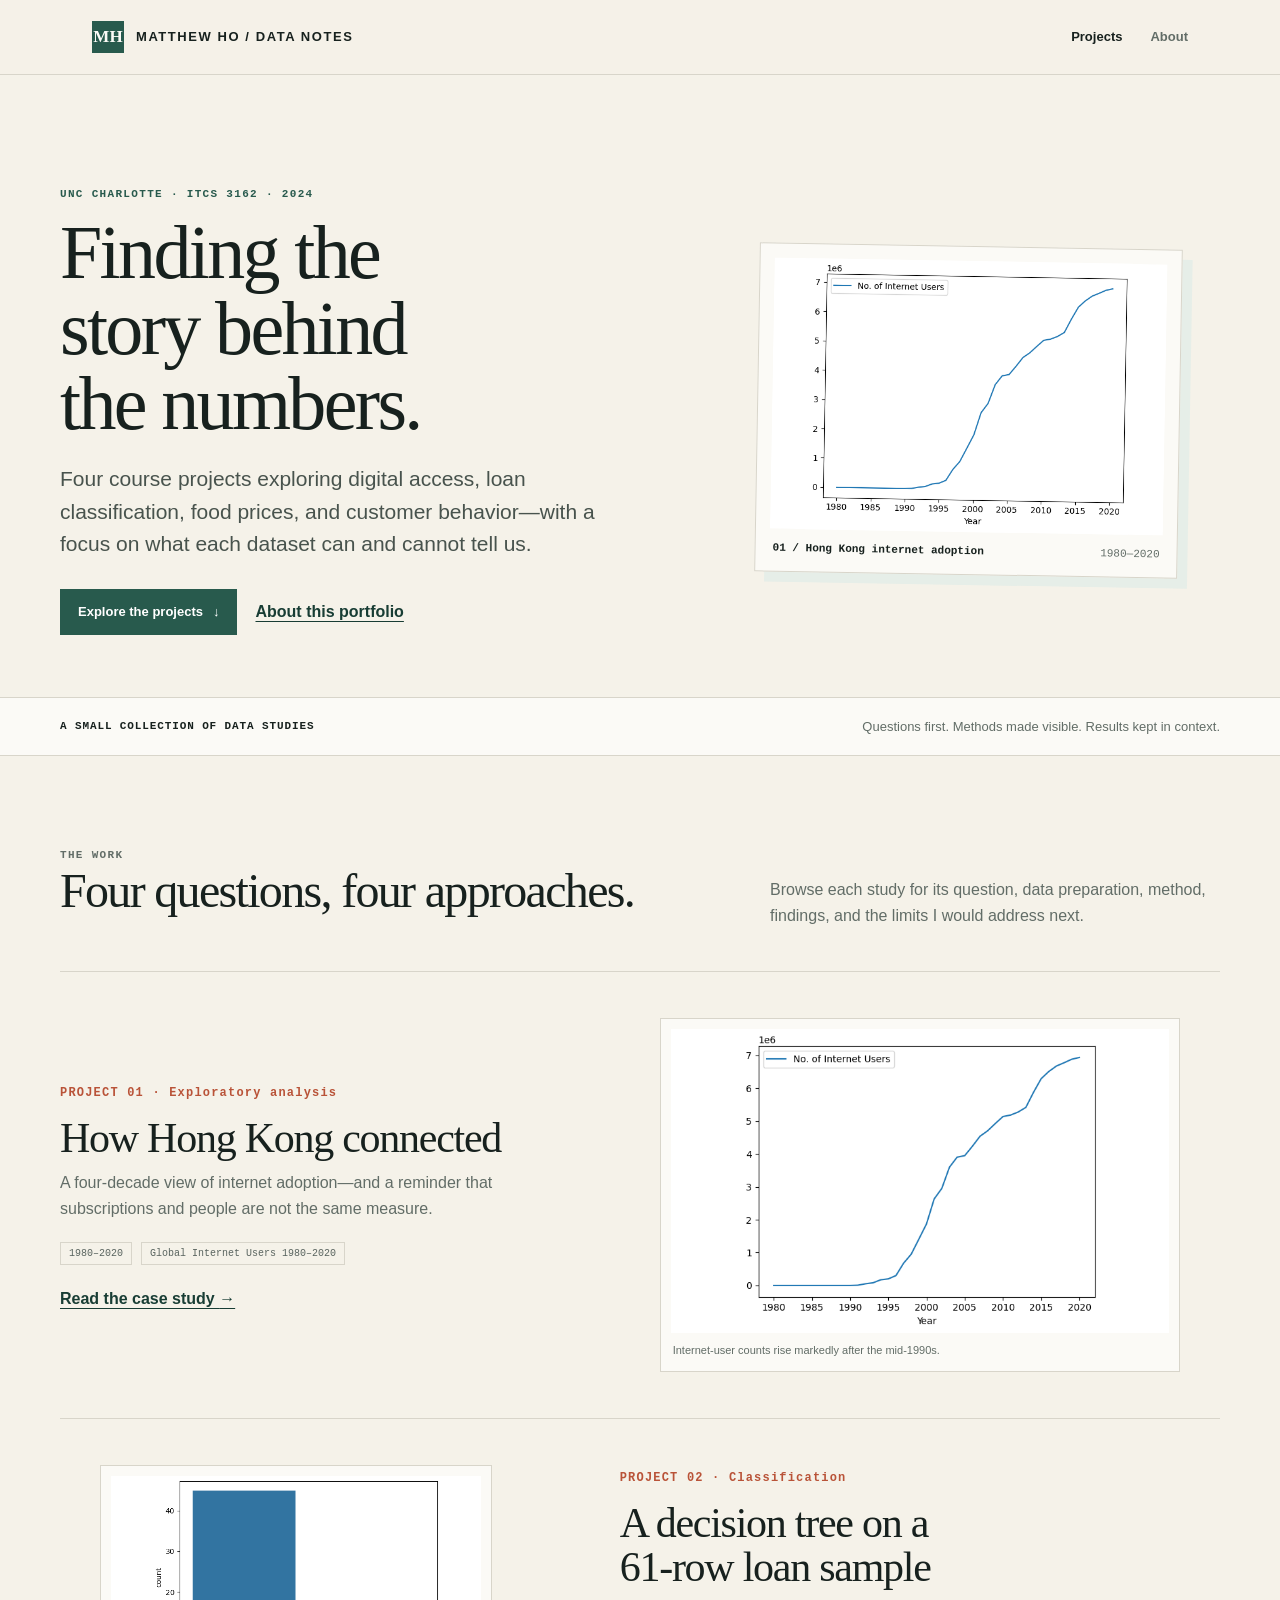
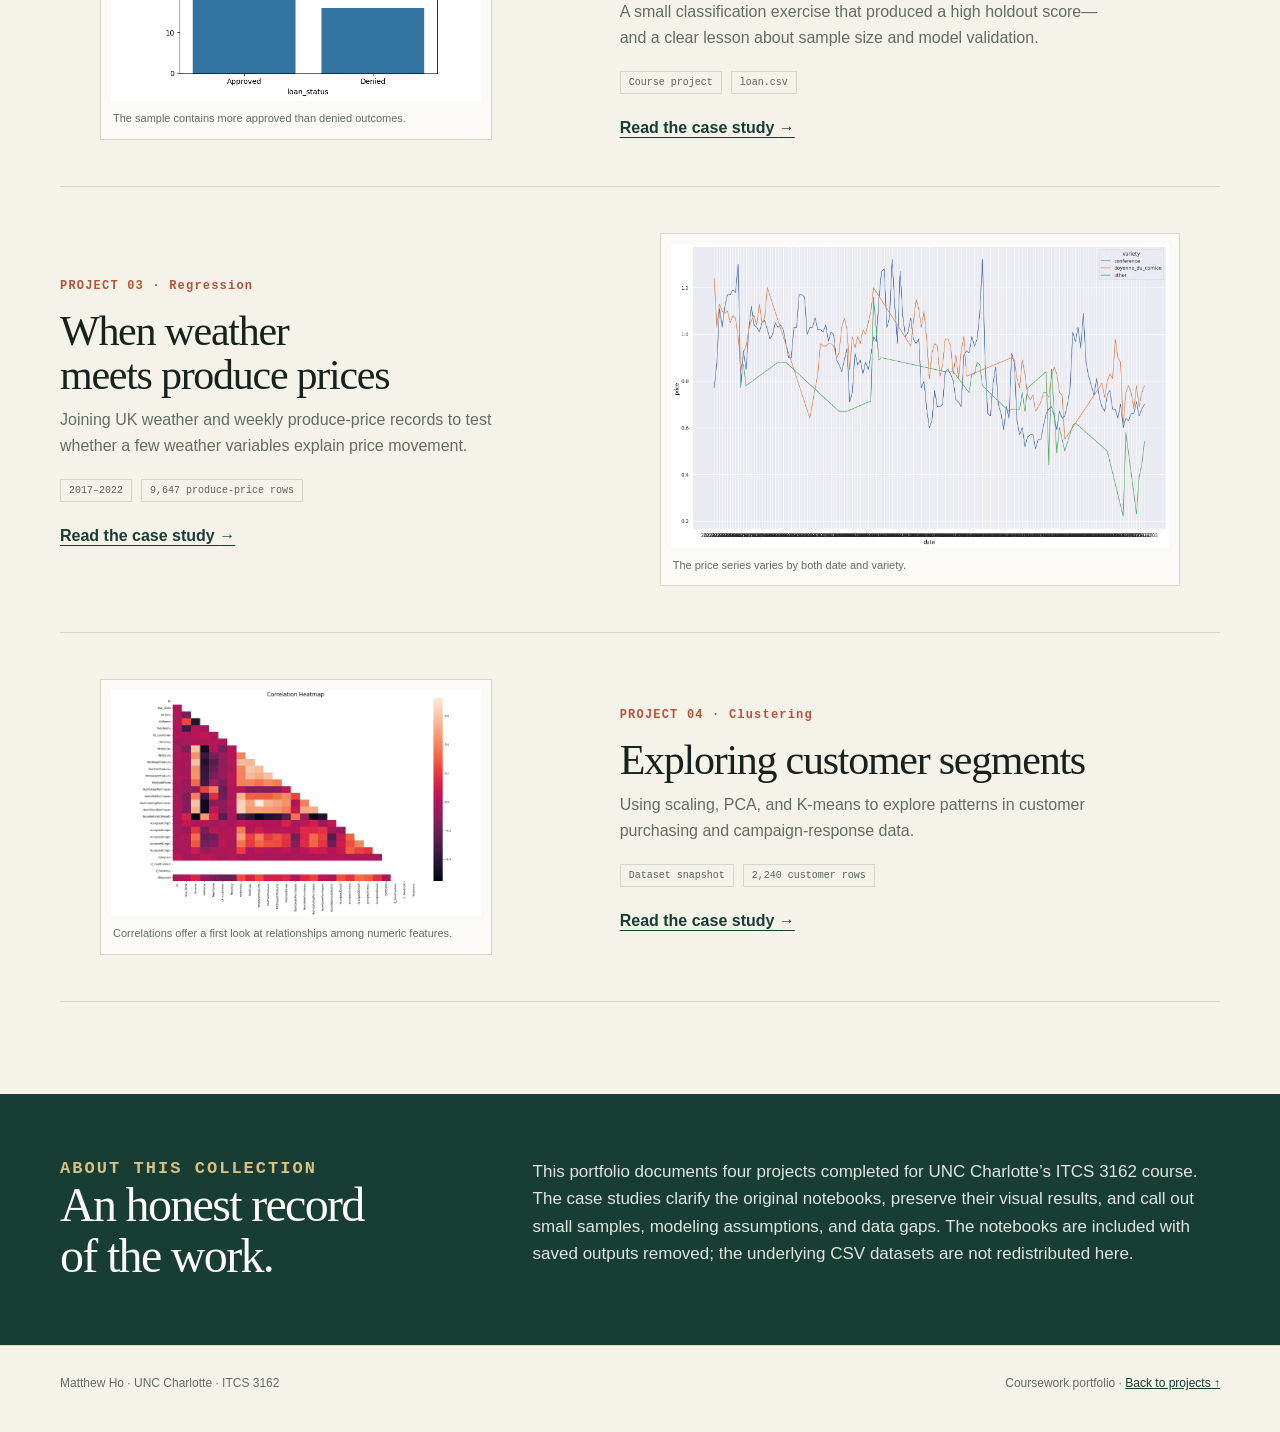
==== index.html @ 254a198c "Build ITCS 3162 data projects portfolio" ====
<!doctype html>
<html lang="en">
<head>
  <meta charset="utf-8">
  <meta name="viewport" content="width=device-width, initial-scale=1">
  <meta name="description" content="Four data projects by Matthew Ho for UNC Charlotte ITCS 3162.">
  <meta name="theme-color" content="#f5f2e9">
  <title>Matthew Ho — ITCS 3162 Data Projects</title>
  <link rel="stylesheet" href="assets/site.css">
  <script defer src="assets/site.js"></script>
</head>
<body>
<a class="skip-link" href="#main">Skip to content</a>
<header class="site-header">
  <div class="header-inner">
    <a class="wordmark" href="index.html" aria-label="Matthew Ho, portfolio home"><span class="wordmark-mark" aria-hidden="true">MH</span><span>Matthew Ho <span aria-hidden="true">/</span> Data Notes</span></a>
    <button class="nav-toggle" type="button" data-nav-toggle aria-controls="primary-navigation" aria-expanded="false" aria-label="Open navigation">Menu</button>
    <nav class="site-nav" id="primary-navigation" data-site-nav aria-label="Main navigation">
      <a href="index.html#projects" aria-current="page">Projects</a>
      <a href="index.html#about" >About</a>
    </nav>
  </div>
</header>
<main id="main">
  <section class="home-hero">
    <div class="container hero-grid">
      <div class="hero-copy">
        <p class="eyebrow">UNC CHARLOTTE · ITCS 3162 · 2024</p>
        <h1>Finding the story behind the numbers.</h1>
        <p class="lede">Four course projects exploring digital access, loan classification, food prices, and customer behavior—with a focus on what each dataset can and cannot tell us.</p>
        <div class="hero-actions"><a class="button-link" href="#projects">Explore the projects <span aria-hidden="true">↓</span></a><a class="text-link" href="#about">About this portfolio</a></div>
      </div>
      <figure class="hero-art">
        <img src="assets/charts/hk-users-over-time.png" alt="Line chart of the number of internet users in Hong Kong over time.">
        <figcaption class="figure-caption"><strong>01 / Hong Kong internet adoption</strong><span>1980—2020</span></figcaption>
      </figure>
    </div>
  </section>
  <div class="intro-strip"><div class="container intro-strip-inner"><p class="course-tag">A small collection of data studies</p><p>Questions first. Methods made visible. Results kept in context.</p></div></div>
  <section class="section container" id="projects" aria-labelledby="projects-title">
    <div class="section-head"><div><p class="eyebrow">THE WORK</p><h2 id="projects-title">Four questions, four approaches.</h2></div><p>Browse each study for its question, data preparation, method, findings, and the limits I would address next.</p></div>
    <div class="project-list"><article class="project-row">
  <div class="project-copy">
    <span class="project-number">PROJECT 01 · Exploratory analysis</span>
    <h3 class="project-title"><a href="projects/hong-kong-internet-adoption/index.html">How Hong Kong connected</a></h3>
    <p class="project-summary">A four-decade view of internet adoption—and a reminder that subscriptions and people are not the same measure.</p>
    <div class="project-meta"><span>1980–2020</span><span>Global Internet Users 1980–2020</span></div>
    <a class="text-link" href="projects/hong-kong-internet-adoption/index.html">Read the case study <span aria-hidden="true">→</span></a>
  </div>
  <figure class="project-image">
    <img loading="lazy" src="assets/charts/hk-users-over-time.png" alt="Line chart of the number of internet users in Hong Kong over time.">
    <figcaption>Internet-user counts rise markedly after the mid-1990s.</figcaption>
  </figure>
</article><article class="project-row">
  <div class="project-copy">
    <span class="project-number">PROJECT 02 · Classification</span>
    <h3 class="project-title"><a href="projects/loan-approval-classification/index.html">A decision tree on a 61-row loan sample</a></h3>
    <p class="project-summary">A small classification exercise that produced a high holdout score—and a clear lesson about sample size and model validation.</p>
    <div class="project-meta"><span>Course project</span><span>loan.csv</span></div>
    <a class="text-link" href="projects/loan-approval-classification/index.html">Read the case study <span aria-hidden="true">→</span></a>
  </div>
  <figure class="project-image">
    <img loading="lazy" src="assets/charts/loan-outcome-balance.png" alt="Bar chart comparing approved and denied loan records in the small dataset.">
    <figcaption>The sample contains more approved than denied outcomes.</figcaption>
  </figure>
</article><article class="project-row">
  <div class="project-copy">
    <span class="project-number">PROJECT 03 · Regression</span>
    <h3 class="project-title"><a href="projects/weather-and-produce-prices/index.html">When weather meets produce prices</a></h3>
    <p class="project-summary">Joining UK weather and weekly produce-price records to test whether a few weather variables explain price movement.</p>
    <div class="project-meta"><span>2017–2022</span><span>9,647 produce-price rows</span></div>
    <a class="text-link" href="projects/weather-and-produce-prices/index.html">Read the case study <span aria-hidden="true">→</span></a>
  </div>
  <figure class="project-image">
    <img loading="lazy" src="assets/charts/produce-price-history.png" alt="Weekly produce prices over time, separated by variety.">
    <figcaption>The price series varies by both date and variety.</figcaption>
  </figure>
</article><article class="project-row">
  <div class="project-copy">
    <span class="project-number">PROJECT 04 · Clustering</span>
    <h3 class="project-title"><a href="projects/customer-segmentation/index.html">Exploring customer segments</a></h3>
    <p class="project-summary">Using scaling, PCA, and K-means to explore patterns in customer purchasing and campaign-response data.</p>
    <div class="project-meta"><span>Dataset snapshot</span><span>2,240 customer rows</span></div>
    <a class="text-link" href="projects/customer-segmentation/index.html">Read the case study <span aria-hidden="true">→</span></a>
  </div>
  <figure class="project-image">
    <img loading="lazy" src="assets/charts/customer-correlation-heatmap.png" alt="Correlation heatmap of the numeric customer data used in the notebook.">
    <figcaption>Correlations offer a first look at relationships among numeric features.</figcaption>
  </figure>
</article></div>
  </section>
  <section class="about-band" id="about" aria-labelledby="about-title"><div class="container about-grid">
    <div><p class="eyebrow">ABOUT THIS COLLECTION</p><h2 id="about-title">An honest record of the work.</h2></div>
    <p>This portfolio documents four projects completed for UNC Charlotte’s ITCS 3162 course. The case studies clarify the original notebooks, preserve their visual results, and call out small samples, modeling assumptions, and data gaps. The notebooks are included with saved outputs removed; the underlying CSV datasets are not redistributed here.</p>
  </div></section>
</main>
<footer class="site-footer"><div class="container footer-inner">
<p>Matthew Ho · UNC Charlotte · ITCS 3162</p>
<p>Coursework portfolio · <a href="index.html#projects">Back to projects ↑</a></p>
</div></footer>
</body>
</html>
---- assets/site.css ----
/* Matthew Ho — ITCS 3162 portfolio */
:root {
  color-scheme: light;
  --paper: #f5f2e9;
  --paper-bright: #fbfaf6;
  --ink: #17211e;
  --muted: #626d67;
  --line: #d8d5ca;
  --forest: #285a4d;
  --forest-deep: #183d34;
  --rust: #b95338;
  --gold: #d7a74b;
  --soft-green: #e6eee8;
  --soft-rust: #f4e9e1;
  --serif: Georgia, "Times New Roman", serif;
  --sans: "Avenir Next", Avenir, "Segoe UI", Arial, sans-serif;
  --mono: "SFMono-Regular", Consolas, "Liberation Mono", monospace;
  --page: 1160px;
}
* { box-sizing: border-box; }
html { scroll-behavior: smooth; }
body { margin: 0; background: var(--paper); color: var(--ink); font-family: var(--sans); font-size: 16px; line-height: 1.62; text-rendering: optimizeLegibility; }
a { color: inherit; }
a:focus-visible, button:focus-visible { outline: 3px solid var(--rust); outline-offset: 4px; }
img { display: block; max-width: 100%; }
.skip-link { position: absolute; left: 12px; top: -60px; z-index: 20; padding: 10px 14px; background: var(--ink); color: white; }
.skip-link:focus { top: 12px; }
.site-header { position: relative; z-index: 10; border-bottom: 1px solid var(--line); background: rgba(245,242,233,.96); }
.header-inner { max-width: var(--page); margin: auto; padding: 0 32px; min-height: 74px; display: flex; align-items: center; justify-content: space-between; gap: 24px; }
.wordmark { display: inline-flex; align-items: center; gap: 12px; text-decoration: none; font-size: 13px; letter-spacing: .12em; text-transform: uppercase; font-weight: 750; }
.wordmark-mark { width: 32px; height: 32px; display: grid; place-items: center; color: var(--paper-bright); background: var(--forest); font-family: var(--serif); font-size: 17px; letter-spacing: 0; }
.site-nav { display: flex; align-items: center; gap: 28px; }
.site-nav a { text-decoration: none; color: var(--muted); font-size: 13px; font-weight: 650; }
.site-nav a:hover, .site-nav a[aria-current="page"] { color: var(--ink); }
.nav-toggle { display: none; border: 1px solid var(--line); background: transparent; color: var(--ink); min-width: 44px; min-height: 44px; font: inherit; }
.container { width: min(var(--page), calc(100% - 64px)); margin-inline: auto; }
.eyebrow { margin: 0 0 14px; color: var(--forest); font: 700 11px/1.3 var(--mono); letter-spacing: .12em; text-transform: uppercase; }
h1, h2, h3, p { margin-top: 0; }
h1, h2, h3 { text-wrap: balance; }
h1, h2 { font-family: var(--serif); font-weight: 500; letter-spacing: -.035em; }
h1 { font-size: clamp(42px, 6vw, 76px); line-height: .99; margin-bottom: 22px; }
h2 { font-size: clamp(30px, 4.2vw, 48px); line-height: 1.06; margin-bottom: 16px; }
h3 { font-size: 20px; line-height: 1.2; }
.lede { max-width: 650px; color: #48534d; font-size: clamp(17px, 1.8vw, 21px); line-height: 1.55; }
.small-note { color: var(--muted); font-size: 13px; }
.button-link { display: inline-flex; min-height: 46px; align-items: center; gap: 10px; padding: 0 17px; background: var(--forest); color: white; text-decoration: none; font-size: 13px; font-weight: 700; border: 1px solid var(--forest); transition: background .18s ease, transform .18s ease; }
.button-link:hover { background: var(--forest-deep); transform: translateY(-1px); }
.text-link { color: var(--forest-deep); text-decoration-thickness: 1px; text-underline-offset: 4px; font-weight: 680; }
.home-hero { padding: clamp(64px, 9vw, 112px) 0 62px; }
.hero-grid { display: grid; grid-template-columns: 1.06fr .94fr; align-items: center; gap: clamp(36px, 7vw, 92px); }
.hero-copy h1 { max-width: 690px; }
.hero-copy .lede { max-width: 610px; }
.hero-actions { display: flex; align-items: center; flex-wrap: wrap; gap: 18px; margin-top: 28px; }
.hero-art { background: var(--paper-bright); border: 1px solid var(--line); padding: 14px; box-shadow: 10px 10px 0 var(--soft-green); transform: rotate(1deg); }
.hero-art img { width: 100%; aspect-ratio: 1.45; object-fit: contain; background: #fff; }
.figure-caption { display: flex; justify-content: space-between; gap: 14px; padding: 12px 3px 1px; color: var(--muted); font: 11px/1.4 var(--mono); }
.figure-caption strong { color: var(--ink); font-weight: 700; }
.intro-strip { border-top: 1px solid var(--line); border-bottom: 1px solid var(--line); background: var(--paper-bright); }
.intro-strip-inner { display: flex; align-items: center; justify-content: space-between; gap: 28px; padding: 18px 0; }
.intro-strip p { margin: 0; color: var(--muted); font-size: 13px; }
.intro-strip .course-tag { color: var(--ink); font: 700 11px var(--mono); letter-spacing: .08em; text-transform: uppercase; }
.section { padding: 92px 0; }
.section-head { display: flex; justify-content: space-between; align-items: end; gap: 32px; margin-bottom: 38px; }
.section-head p { max-width: 450px; margin-bottom: 4px; color: var(--muted); }
.project-list { border-top: 1px solid var(--line); }
.project-row { display: grid; grid-template-columns: .88fr 1.12fr; align-items: center; gap: clamp(32px, 7vw, 88px); padding: 30px 0; border-bottom: 1px solid var(--line); }
.project-row:nth-child(even) .project-image { order: -1; }
.project-copy { padding: 12px 0; }
.project-number { color: var(--rust); font: 700 12px var(--mono); letter-spacing: .1em; }
.project-title { margin: 12px 0 10px; font: 500 clamp(27px, 3.4vw, 42px)/1.05 var(--serif); letter-spacing: -.03em; }
.project-title a { text-decoration: none; }
.project-title a:hover { color: var(--forest); }
.project-summary { max-width: 490px; color: var(--muted); margin-bottom: 20px; }
.project-meta { display: flex; align-items: center; flex-wrap: wrap; gap: 9px; margin: 0 0 21px; }
.project-meta span { padding: 5px 8px; border: 1px solid var(--line); color: #59645f; font: 10px var(--mono); }
.project-image { min-width: 0; background: var(--paper-bright); border: 1px solid var(--line); padding: 10px; }
.project-image img { width: 100%; aspect-ratio: 1.64; object-fit: contain; background: #fff; }
.project-image figcaption { padding: 9px 2px 1px; font-size: 11px; color: var(--muted); }
.about-band { background: var(--forest-deep); color: var(--paper-bright); padding: 64px 0; }
.about-grid { display: grid; grid-template-columns: .7fr 1.3fr; gap: clamp(32px, 8vw, 110px); align-items: start; }
.about-band .eyebrow { color: #d8c281; }
.about-band h2 { margin-bottom: 0; }
.about-band p { max-width: 680px; color: #e0e6df; margin: 0; font-size: 17px; }
.site-footer { border-top: 1px solid var(--line); padding: 28px 0 38px; color: var(--muted); font-size: 12px; }
.footer-inner { display: flex; justify-content: space-between; gap: 24px; align-items: baseline; }
.footer-inner p { margin: 0; }
.footer-inner a { color: var(--forest-deep); }
/* Case-study pages */
.case-hero { padding: 54px 0 40px; border-bottom: 1px solid var(--line); }
.case-hero-grid { display: grid; grid-template-columns: 1fr 1fr; gap: clamp(34px, 6vw, 80px); align-items: center; }
.case-hero h1 { font-size: clamp(39px, 5vw, 64px); max-width: 680px; }
.case-hero .lede { font-size: 18px; }
.case-hero-figure { background: var(--paper-bright); border: 1px solid var(--line); padding: 10px; }
.case-hero-figure img { width: 100%; max-height: 400px; aspect-ratio: 1.5; object-fit: contain; background: white; }
.case-hero-figure figcaption { padding: 10px 3px 2px; color: var(--muted); font-size: 12px; }
.case-actions { display: flex; flex-wrap: wrap; align-items: center; gap: 18px; margin-top: 26px; }
.case-facts { display: grid; grid-template-columns: repeat(3, 1fr); border-bottom: 1px solid var(--line); background: var(--paper-bright); }
.case-fact { padding: 18px 22px; border-right: 1px solid var(--line); }
.case-fact:last-child { border-right: 0; }
.case-fact .label { display: block; color: var(--muted); font: 10px var(--mono); letter-spacing: .1em; text-transform: uppercase; margin-bottom: 5px; }
.case-fact strong { font: 600 14px/1.4 var(--sans); }
.case-layout { display: grid; grid-template-columns: 210px minmax(0,1fr); gap: clamp(36px,7vw,92px); padding: 72px 0 92px; }
.case-rail { align-self: start; position: sticky; top: 24px; border-top: 2px solid var(--forest); padding-top: 12px; }
.case-rail p { color: var(--muted); font: 10px var(--mono); text-transform: uppercase; letter-spacing: .1em; margin-bottom: 10px; }
.case-rail a { display: block; padding: 6px 0; color: #58635e; text-decoration: none; font-size: 12px; }
.case-rail a:hover { color: var(--forest); }
.case-main section { scroll-margin-top: 26px; margin-bottom: 62px; }
.case-main section > h2 { font-size: 33px; }
.case-main .answer { max-width: 760px; color: #3f4a44; font-size: 18px; }
.workflow-list { list-style: none; padding: 0; margin: 22px 0 0; border-top: 1px solid var(--line); }
.workflow-list li { display: grid; grid-template-columns: 56px 1fr; gap: 18px; padding: 19px 0; border-bottom: 1px solid var(--line); }
.workflow-list .step { color: var(--rust); font: 700 12px var(--mono); padding-top: 3px; }
.workflow-list h3 { margin: 0 0 5px; font: 600 16px var(--sans); }
.workflow-list p { margin: 0; color: var(--muted); font-size: 14px; }
.result-panel { display: grid; grid-template-columns: 1fr 1fr; gap: 0; border: 1px solid var(--line); background: var(--paper-bright); }
.result-panel > div { padding: 24px; }
.result-panel > div + div { border-left: 1px solid var(--line); background: var(--soft-green); }
.result-panel h3 { margin-bottom: 10px; font: 700 11px var(--mono); text-transform: uppercase; letter-spacing: .1em; }
.result-panel p { margin: 0; color: #48534d; font-size: 14px; }
.chart-grid { display: grid; grid-template-columns: repeat(2, minmax(0,1fr)); gap: 18px; }
.chart-figure { margin: 0; background: var(--paper-bright); border: 1px solid var(--line); padding: 10px; }
.chart-figure img { width: 100%; aspect-ratio: 1.45; object-fit: contain; background: #fff; }
.chart-figure figcaption { padding: 11px 2px 2px; color: var(--muted); font-size: 12px; line-height: 1.5; }
.data-note { padding: 18px 20px; background: var(--soft-rust); border-left: 3px solid var(--rust); color: #533a30; font-size: 13px; }
.data-note strong { color: #3b2b25; }
.project-switcher { display: flex; justify-content: space-between; gap: 20px; border-top: 1px solid var(--line); padding-top: 22px; }
.project-switcher a { max-width: 48%; color: var(--forest-deep); text-decoration: none; font-size: 13px; font-weight: 700; }
.project-switcher a:last-child { text-align: right; margin-left: auto; }
.project-switcher span { display: block; color: var(--muted); font: 10px var(--mono); text-transform: uppercase; letter-spacing: .08em; margin-bottom: 4px; }
@media (max-width: 780px) {
  .container { width: min(100% - 40px, var(--page)); }
  .header-inner { padding: 0 20px; min-height: 66px; }
  .nav-toggle { display: inline-grid; place-items: center; }
  .site-nav { display: none; position: absolute; top: 65px; left: 0; right: 0; padding: 16px 20px 20px; background: var(--paper-bright); border-bottom: 1px solid var(--line); flex-direction: column; align-items: flex-start; gap: 12px; }
  .site-nav.is-open { display: flex; }
  .site-nav a { min-height: 42px; display: flex; align-items: center; }
  .hero-grid, .case-hero-grid { grid-template-columns: 1fr; }
  .hero-art { max-width: 620px; }
  .section { padding: 68px 0; }
  .section-head { display: block; }
  .project-row, .project-row:nth-child(even) { grid-template-columns: 1fr; gap: 18px; }
  .project-row:nth-child(even) .project-image { order: 0; }
  .project-copy { padding: 4px 0; }
  .about-grid { grid-template-columns: 1fr; gap: 22px; }
  .case-hero { padding-top: 38px; }
  .case-layout { display: block; padding: 50px 0 70px; }
  .case-rail { position: static; display: flex; flex-wrap: wrap; gap: 4px 16px; margin-bottom: 42px; }
  .case-rail p { flex-basis: 100%; }
  .case-rail a { min-height: 36px; }
  .case-facts { grid-template-columns: 1fr; }
  .case-fact { border-right: 0; border-bottom: 1px solid var(--line); }
  .case-fact:last-child { border-bottom: 0; }
}
@media (max-width: 540px) {
  .container { width: min(100% - 32px, var(--page)); }
  .home-hero { padding-top: 54px; }
  .chart-grid, .result-panel { grid-template-columns: 1fr; }
  .result-panel > div + div { border-left: 0; border-top: 1px solid var(--line); }
  .intro-strip-inner, .footer-inner { align-items: flex-start; flex-direction: column; }
  .case-main section { margin-bottom: 48px; }
  .case-main section > h2 { font-size: 29px; }
}
@media (prefers-reduced-motion: reduce) {
  *, *::before, *::after { scroll-behavior: auto !important; transition-duration: .01ms !important; animation-duration: .01ms !important; }
}
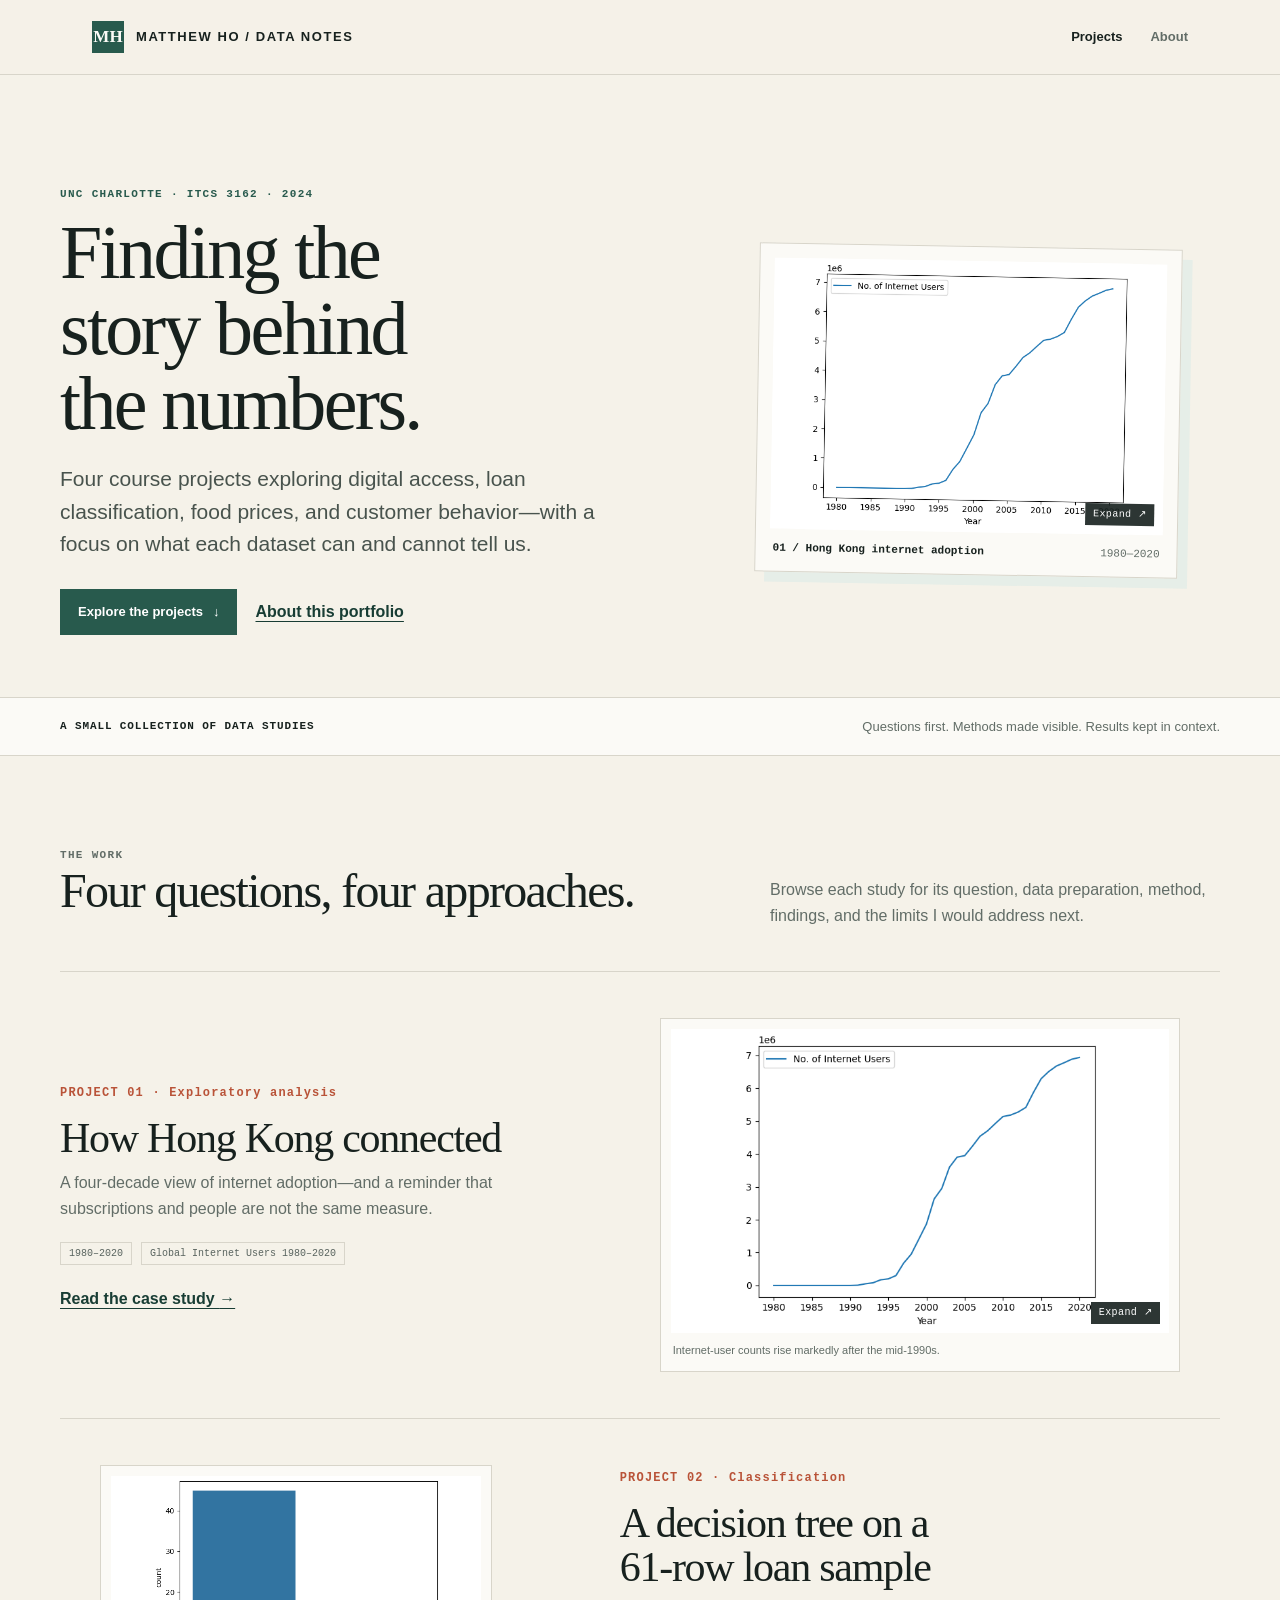
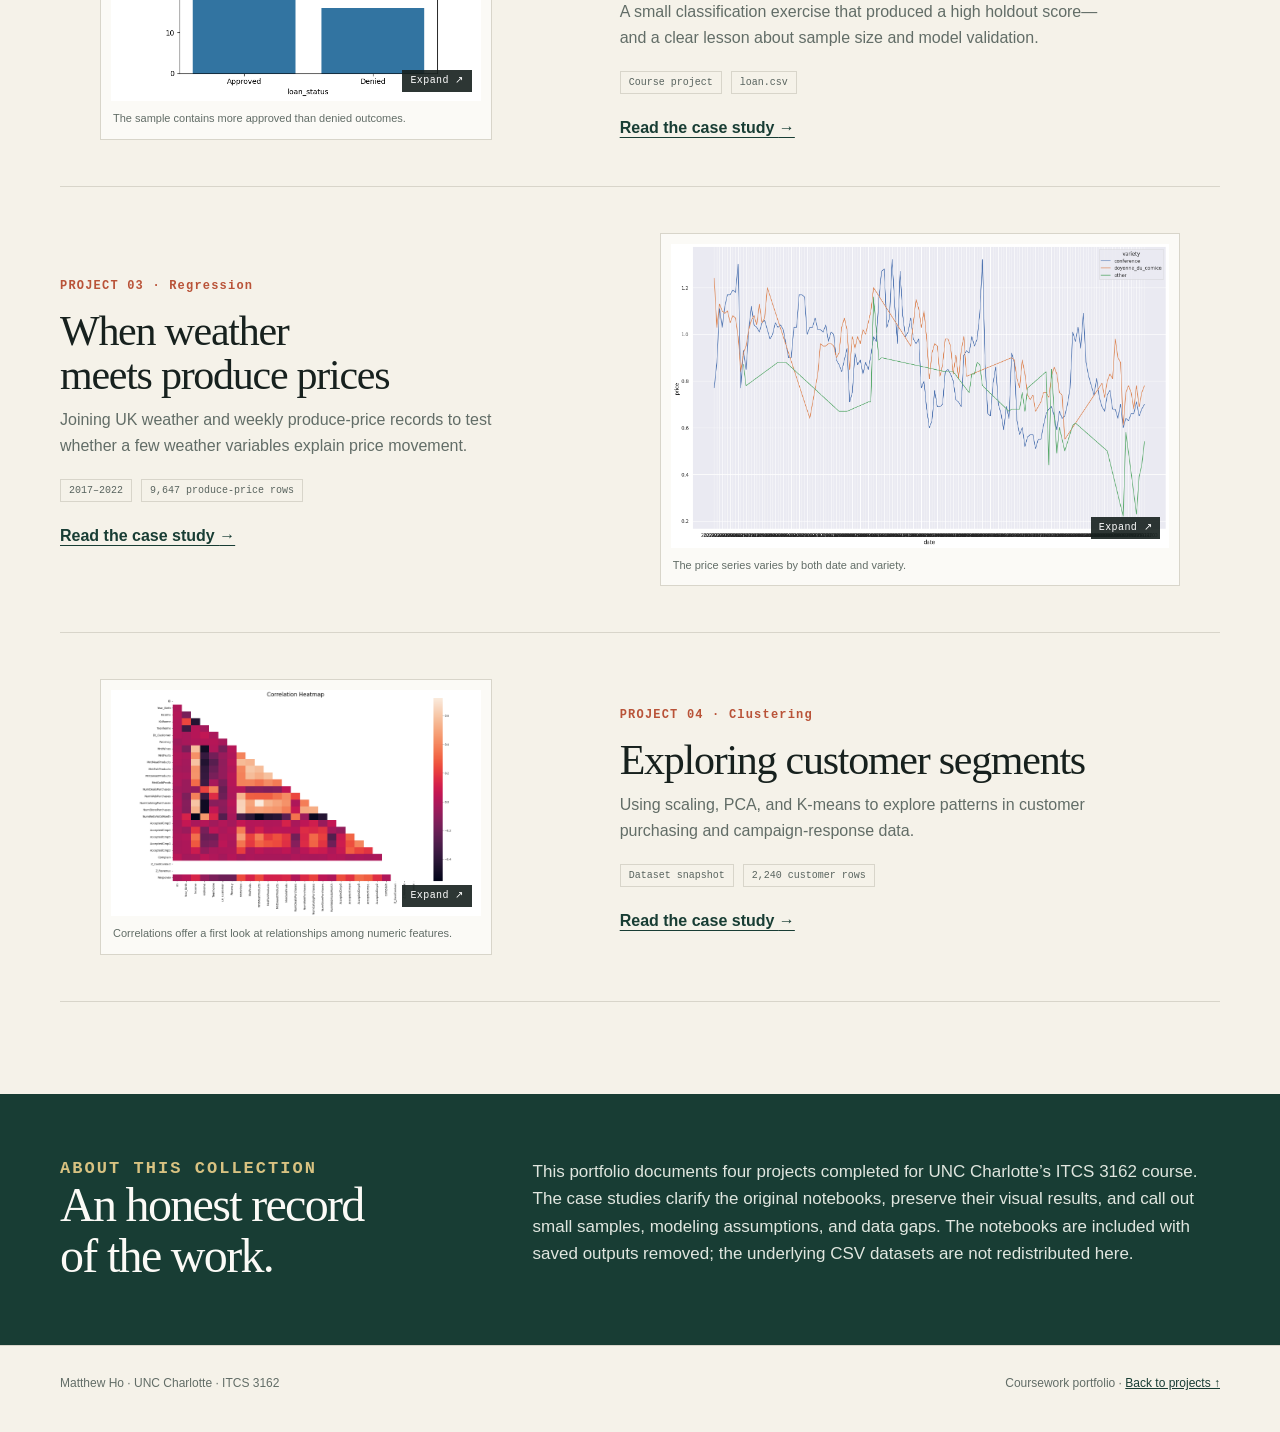
==== commit 7af647aa: "Add expandable project chart viewer" ====
--- a/index.html
+++ b/index.html
@@ -31,7 +31,10 @@
         <div class="hero-actions"><a class="button-link" href="#projects">Explore the projects <span aria-hidden="true">↓</span></a><a class="text-link" href="#about">About this portfolio</a></div>
       </div>
       <figure class="hero-art">
-        <img src="assets/charts/hk-users-over-time.png" alt="Line chart of the number of internet users in Hong Kong over time.">
+        <button class="image-expand" type="button" data-expand-image data-image="assets/charts/hk-users-over-time.png" data-alt="Line chart of the number of internet users in Hong Kong over time." data-caption="Internet-user counts rise markedly after the mid-1990s." aria-label="Expand image: Line chart of the number of internet users in Hong Kong over time." aria-haspopup="dialog">
+<img fetchpriority="high" src="assets/charts/hk-users-over-time.png" alt="">
+<span class="image-expand-hint" aria-hidden="true">Expand ↗</span>
+</button>
         <figcaption class="figure-caption"><strong>01 / Hong Kong internet adoption</strong><span>1980—2020</span></figcaption>
       </figure>
     </div>
@@ -48,7 +51,10 @@
     <a class="text-link" href="projects/hong-kong-internet-adoption/index.html">Read the case study <span aria-hidden="true">→</span></a>
   </div>
   <figure class="project-image">
-    <img loading="lazy" src="assets/charts/hk-users-over-time.png" alt="Line chart of the number of internet users in Hong Kong over time.">
+    <button class="image-expand" type="button" data-expand-image data-image="assets/charts/hk-users-over-time.png" data-alt="Line chart of the number of internet users in Hong Kong over time." data-caption="Internet-user counts rise markedly after the mid-1990s." aria-label="Expand image: Line chart of the number of internet users in Hong Kong over time." aria-haspopup="dialog">
+<img loading="lazy" src="assets/charts/hk-users-over-time.png" alt="">
+<span class="image-expand-hint" aria-hidden="true">Expand ↗</span>
+</button>
     <figcaption>Internet-user counts rise markedly after the mid-1990s.</figcaption>
   </figure>
 </article><article class="project-row">
@@ -60,7 +66,10 @@
     <a class="text-link" href="projects/loan-approval-classification/index.html">Read the case study <span aria-hidden="true">→</span></a>
   </div>
   <figure class="project-image">
-    <img loading="lazy" src="assets/charts/loan-outcome-balance.png" alt="Bar chart comparing approved and denied loan records in the small dataset.">
+    <button class="image-expand" type="button" data-expand-image data-image="assets/charts/loan-outcome-balance.png" data-alt="Bar chart comparing approved and denied loan records in the small dataset." data-caption="The sample contains more approved than denied outcomes." aria-label="Expand image: Bar chart comparing approved and denied loan records in the small dataset." aria-haspopup="dialog">
+<img loading="lazy" src="assets/charts/loan-outcome-balance.png" alt="">
+<span class="image-expand-hint" aria-hidden="true">Expand ↗</span>
+</button>
     <figcaption>The sample contains more approved than denied outcomes.</figcaption>
   </figure>
 </article><article class="project-row">
@@ -72,7 +81,10 @@
     <a class="text-link" href="projects/weather-and-produce-prices/index.html">Read the case study <span aria-hidden="true">→</span></a>
   </div>
   <figure class="project-image">
-    <img loading="lazy" src="assets/charts/produce-price-history.png" alt="Weekly produce prices over time, separated by variety.">
+    <button class="image-expand" type="button" data-expand-image data-image="assets/charts/produce-price-history.png" data-alt="Weekly produce prices over time, separated by variety." data-caption="The price series varies by both date and variety." aria-label="Expand image: Weekly produce prices over time, separated by variety." aria-haspopup="dialog">
+<img loading="lazy" src="assets/charts/produce-price-history.png" alt="">
+<span class="image-expand-hint" aria-hidden="true">Expand ↗</span>
+</button>
     <figcaption>The price series varies by both date and variety.</figcaption>
   </figure>
 </article><article class="project-row">
@@ -84,7 +96,10 @@
     <a class="text-link" href="projects/customer-segmentation/index.html">Read the case study <span aria-hidden="true">→</span></a>
   </div>
   <figure class="project-image">
-    <img loading="lazy" src="assets/charts/customer-correlation-heatmap.png" alt="Correlation heatmap of the numeric customer data used in the notebook.">
+    <button class="image-expand" type="button" data-expand-image data-image="assets/charts/customer-correlation-heatmap.png" data-alt="Correlation heatmap of the numeric customer data used in the notebook." data-caption="Correlations offer a first look at relationships among numeric features." aria-label="Expand image: Correlation heatmap of the numeric customer data used in the notebook." aria-haspopup="dialog">
+<img loading="lazy" src="assets/charts/customer-correlation-heatmap.png" alt="">
+<span class="image-expand-hint" aria-hidden="true">Expand ↗</span>
+</button>
     <figcaption>Correlations offer a first look at relationships among numeric features.</figcaption>
   </figure>
 </article></div>
@@ -98,5 +113,9 @@
 <p>Matthew Ho · UNC Charlotte · ITCS 3162</p>
 <p>Coursework portfolio · <a href="index.html#projects">Back to projects ↑</a></p>
 </div></footer>
+<dialog class="image-viewer" data-image-viewer aria-label="Expanded project image">
+  <button class="image-viewer-close" type="button" data-viewer-close aria-label="Close expanded image">Close <span aria-hidden="true">×</span></button>
+  <figure class="image-viewer-figure"><img data-viewer-image alt=""><figcaption data-viewer-caption></figcaption></figure>
+</dialog>
 </body>
 </html>
--- a/assets/site.css
+++ b/assets/site.css
@@ -121,6 +121,17 @@
 .chart-figure { margin: 0; background: var(--paper-bright); border: 1px solid var(--line); padding: 10px; }
 .chart-figure img { width: 100%; aspect-ratio: 1.45; object-fit: contain; background: #fff; }
 .chart-figure figcaption { padding: 11px 2px 2px; color: var(--muted); font-size: 12px; line-height: 1.5; }
+.image-expand { position: relative; display: block; width: 100%; padding: 0; border: 0; background: transparent; color: inherit; cursor: zoom-in; text-align: left; }
+.image-expand:hover img { filter: brightness(.96); }
+.image-expand-hint { position: absolute; right: 9px; bottom: 9px; padding: 5px 8px; color: #fff; background: rgba(23,33,30,.9); font: 10px/1.2 var(--mono); letter-spacing: .04em; pointer-events: none; }
+.image-viewer { position: relative; width: max-content; max-width: 96vw; max-height: 94vh; padding: 34px 16px 16px; overflow: auto; border: 1px solid rgba(255,255,255,.2); background: #17211e; color: #fbfaf6; box-shadow: 0 24px 100px rgba(0,0,0,.42); }
+.image-viewer[open] { display: grid; align-content: center; }
+.image-viewer::backdrop { background: rgba(13,19,17,.9); }
+.image-viewer-figure { display: grid; justify-items: center; gap: 12px; margin: 0; }
+.image-viewer-figure img { display: block; width: auto; height: auto; max-width: calc(96vw - 64px); max-height: calc(88vh - 70px); object-fit: contain; background: #fff; }
+.image-viewer-figure figcaption { max-width: 980px; color: #e2e8e2; font-size: 13px; line-height: 1.5; }
+.image-viewer-close { position: absolute; z-index: 1; top: 7px; right: 8px; min-width: 44px; min-height: 44px; padding: 0 10px; border: 1px solid rgba(255,255,255,.35); background: #26342f; color: #fff; font: 12px var(--sans); cursor: pointer; }
+.image-viewer-close:hover { background: #3b5048; }
 .data-note { padding: 18px 20px; background: var(--soft-rust); border-left: 3px solid var(--rust); color: #533a30; font-size: 13px; }
 .data-note strong { color: #3b2b25; }
 .project-switcher { display: flex; justify-content: space-between; gap: 20px; border-top: 1px solid var(--line); padding-top: 22px; }
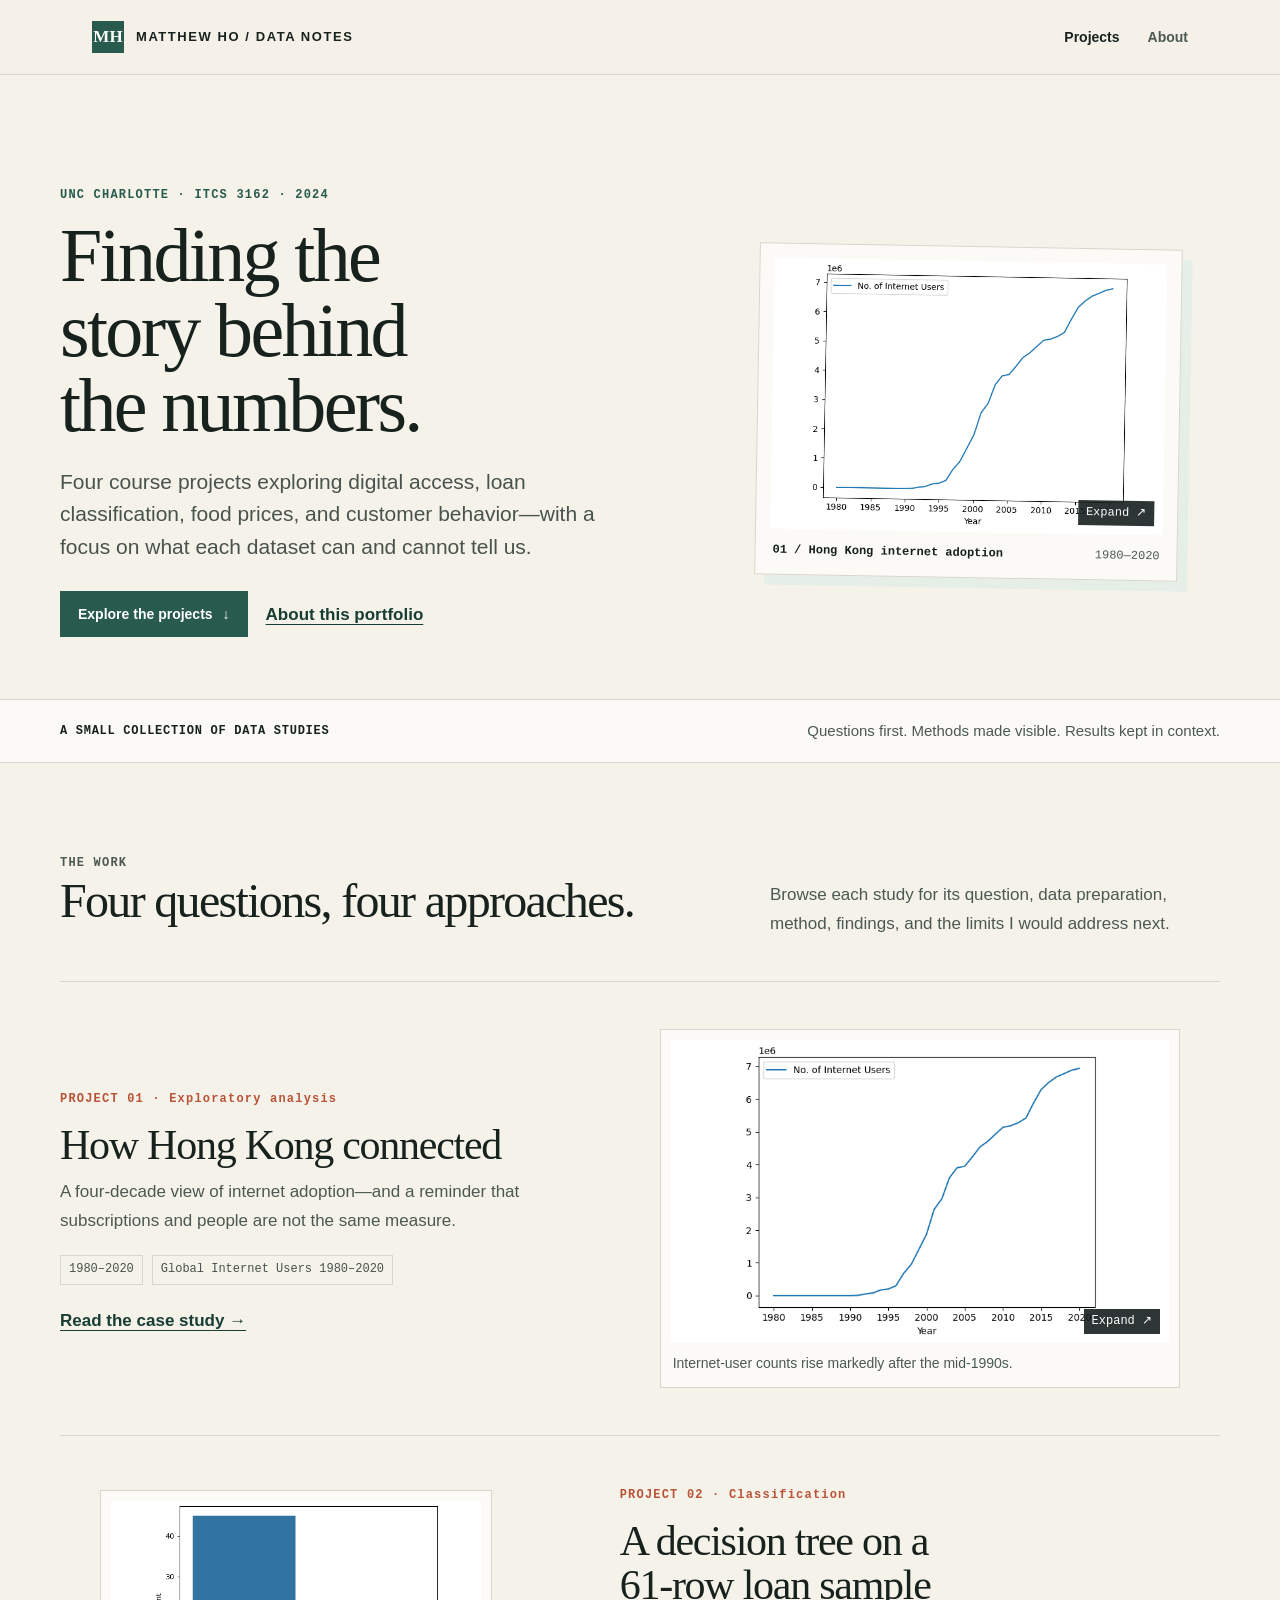
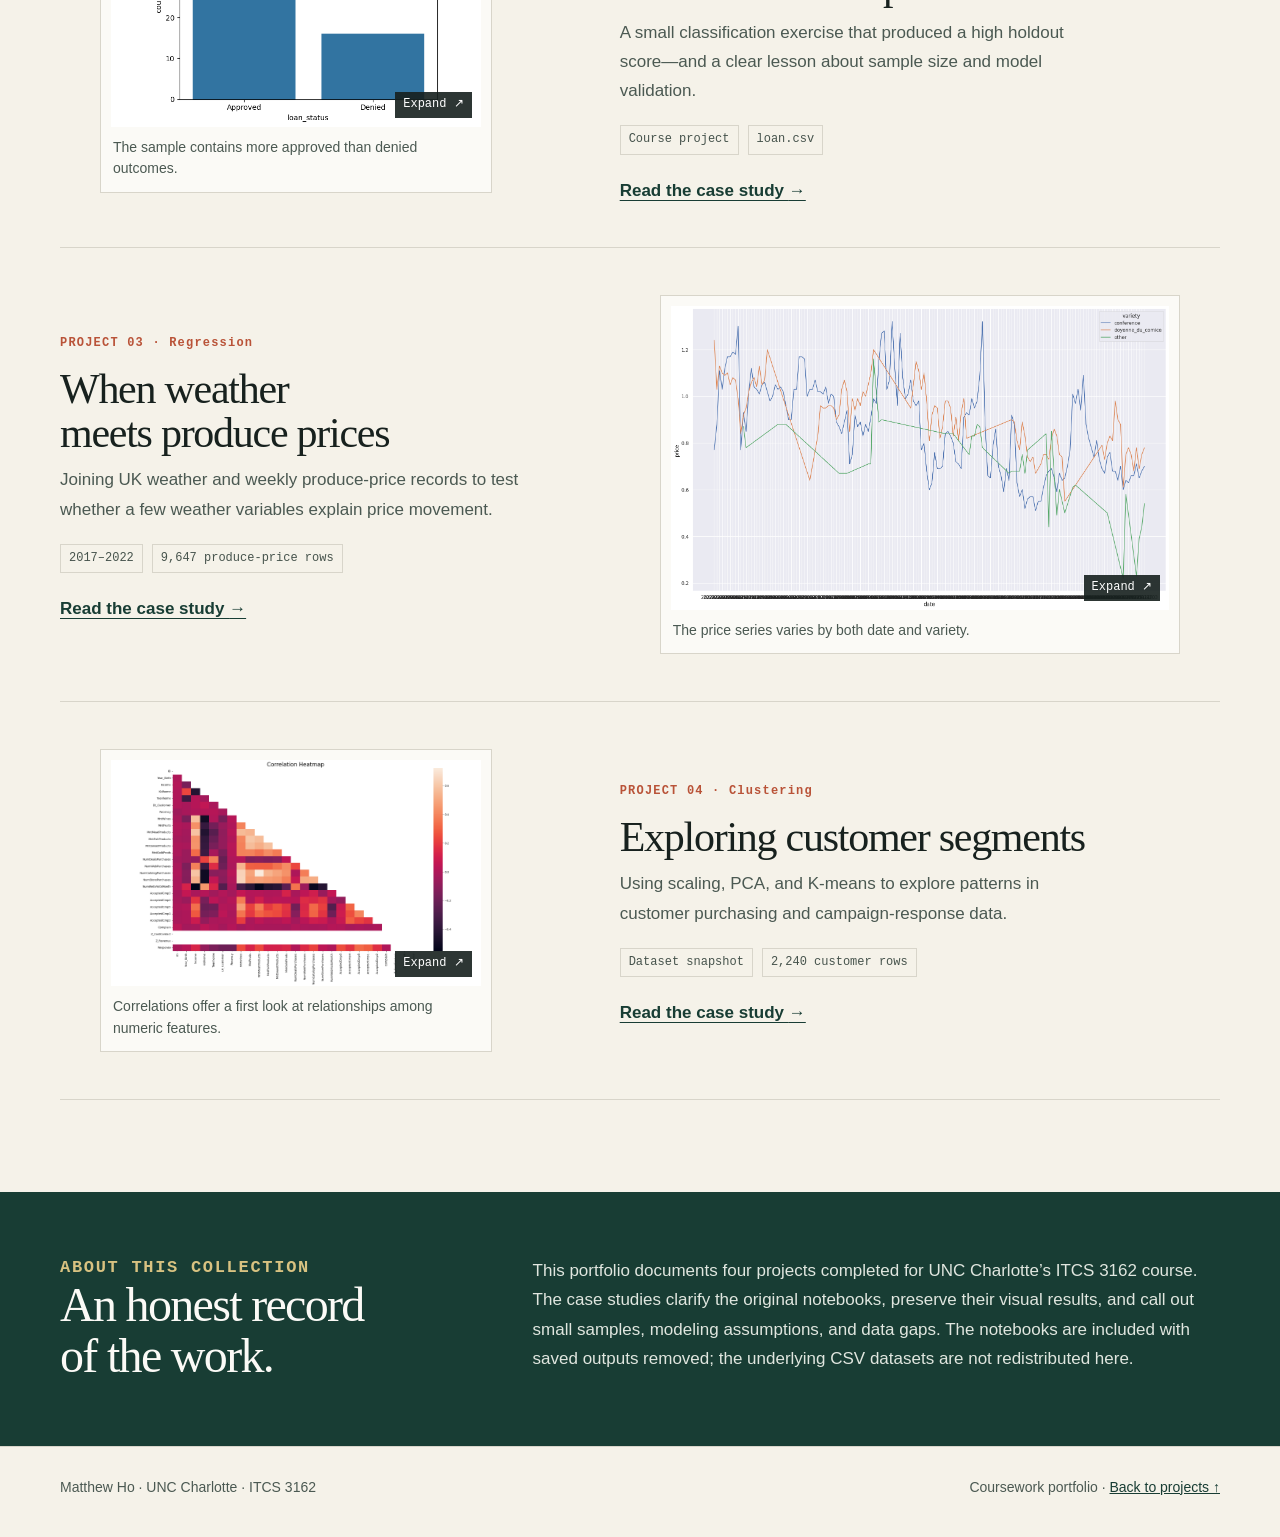
==== commit 9f637c98: "Improve portfolio readability and preserve photo scroll" ====
--- a/index.html
+++ b/index.html
@@ -113,7 +113,7 @@
 <p>Matthew Ho · UNC Charlotte · ITCS 3162</p>
 <p>Coursework portfolio · <a href="index.html#projects">Back to projects ↑</a></p>
 </div></footer>
-<dialog class="image-viewer" data-image-viewer aria-label="Expanded project image">
+<dialog class="image-viewer" data-image-viewer tabindex="-1" aria-label="Expanded project image">
   <button class="image-viewer-close" type="button" data-viewer-close aria-label="Close expanded image">Close <span aria-hidden="true">×</span></button>
   <figure class="image-viewer-figure"><img data-viewer-image alt=""><figcaption data-viewer-caption></figcaption></figure>
 </dialog>
--- a/assets/site.css
+++ b/assets/site.css
@@ -4,7 +4,7 @@
   --paper: #f5f2e9;
   --paper-bright: #fbfaf6;
   --ink: #17211e;
-  --muted: #626d67;
+  --muted: #4b5952;
   --line: #d8d5ca;
   --forest: #285a4d;
   --forest-deep: #183d34;
@@ -19,7 +19,7 @@
 }
 * { box-sizing: border-box; }
 html { scroll-behavior: smooth; }
-body { margin: 0; background: var(--paper); color: var(--ink); font-family: var(--sans); font-size: 16px; line-height: 1.62; text-rendering: optimizeLegibility; }
+body { margin: 0; background: var(--paper); color: var(--ink); font-family: var(--sans); font-size: 17px; line-height: 1.72; text-rendering: optimizeLegibility; }
 a { color: inherit; }
 a:focus-visible, button:focus-visible { outline: 3px solid var(--rust); outline-offset: 4px; }
 img { display: block; max-width: 100%; }
@@ -30,11 +30,11 @@
 .wordmark { display: inline-flex; align-items: center; gap: 12px; text-decoration: none; font-size: 13px; letter-spacing: .12em; text-transform: uppercase; font-weight: 750; }
 .wordmark-mark { width: 32px; height: 32px; display: grid; place-items: center; color: var(--paper-bright); background: var(--forest); font-family: var(--serif); font-size: 17px; letter-spacing: 0; }
 .site-nav { display: flex; align-items: center; gap: 28px; }
-.site-nav a { text-decoration: none; color: var(--muted); font-size: 13px; font-weight: 650; }
+.site-nav a { text-decoration: none; color: var(--muted); font-size: 14px; font-weight: 650; }
 .site-nav a:hover, .site-nav a[aria-current="page"] { color: var(--ink); }
 .nav-toggle { display: none; border: 1px solid var(--line); background: transparent; color: var(--ink); min-width: 44px; min-height: 44px; font: inherit; }
 .container { width: min(var(--page), calc(100% - 64px)); margin-inline: auto; }
-.eyebrow { margin: 0 0 14px; color: var(--forest); font: 700 11px/1.3 var(--mono); letter-spacing: .12em; text-transform: uppercase; }
+.eyebrow { margin: 0 0 14px; color: var(--forest); font: 700 12px/1.4 var(--mono); letter-spacing: .1em; text-transform: uppercase; }
 h1, h2, h3, p { margin-top: 0; }
 h1, h2, h3 { text-wrap: balance; }
 h1, h2 { font-family: var(--serif); font-weight: 500; letter-spacing: -.035em; }
@@ -42,8 +42,8 @@
 h2 { font-size: clamp(30px, 4.2vw, 48px); line-height: 1.06; margin-bottom: 16px; }
 h3 { font-size: 20px; line-height: 1.2; }
 .lede { max-width: 650px; color: #48534d; font-size: clamp(17px, 1.8vw, 21px); line-height: 1.55; }
-.small-note { color: var(--muted); font-size: 13px; }
-.button-link { display: inline-flex; min-height: 46px; align-items: center; gap: 10px; padding: 0 17px; background: var(--forest); color: white; text-decoration: none; font-size: 13px; font-weight: 700; border: 1px solid var(--forest); transition: background .18s ease, transform .18s ease; }
+.small-note { color: var(--muted); font-size: 14px; }
+.button-link { display: inline-flex; min-height: 46px; align-items: center; gap: 10px; padding: 0 17px; background: var(--forest); color: white; text-decoration: none; font-size: 14px; font-weight: 700; border: 1px solid var(--forest); transition: background .18s ease, transform .18s ease; }
 .button-link:hover { background: var(--forest-deep); transform: translateY(-1px); }
 .text-link { color: var(--forest-deep); text-decoration-thickness: 1px; text-underline-offset: 4px; font-weight: 680; }
 .home-hero { padding: clamp(64px, 9vw, 112px) 0 62px; }
@@ -53,12 +53,12 @@
 .hero-actions { display: flex; align-items: center; flex-wrap: wrap; gap: 18px; margin-top: 28px; }
 .hero-art { background: var(--paper-bright); border: 1px solid var(--line); padding: 14px; box-shadow: 10px 10px 0 var(--soft-green); transform: rotate(1deg); }
 .hero-art img { width: 100%; aspect-ratio: 1.45; object-fit: contain; background: #fff; }
-.figure-caption { display: flex; justify-content: space-between; gap: 14px; padding: 12px 3px 1px; color: var(--muted); font: 11px/1.4 var(--mono); }
+.figure-caption { display: flex; justify-content: space-between; gap: 14px; padding: 12px 3px 1px; color: var(--muted); font: 12px/1.5 var(--mono); }
 .figure-caption strong { color: var(--ink); font-weight: 700; }
 .intro-strip { border-top: 1px solid var(--line); border-bottom: 1px solid var(--line); background: var(--paper-bright); }
 .intro-strip-inner { display: flex; align-items: center; justify-content: space-between; gap: 28px; padding: 18px 0; }
-.intro-strip p { margin: 0; color: var(--muted); font-size: 13px; }
-.intro-strip .course-tag { color: var(--ink); font: 700 11px var(--mono); letter-spacing: .08em; text-transform: uppercase; }
+.intro-strip p { margin: 0; color: var(--muted); font-size: 15px; }
+.intro-strip .course-tag { color: var(--ink); font: 700 12px/1.5 var(--mono); letter-spacing: .06em; text-transform: uppercase; }
 .section { padding: 92px 0; }
 .section-head { display: flex; justify-content: space-between; align-items: end; gap: 32px; margin-bottom: 38px; }
 .section-head p { max-width: 450px; margin-bottom: 4px; color: var(--muted); }
@@ -72,16 +72,16 @@
 .project-title a:hover { color: var(--forest); }
 .project-summary { max-width: 490px; color: var(--muted); margin-bottom: 20px; }
 .project-meta { display: flex; align-items: center; flex-wrap: wrap; gap: 9px; margin: 0 0 21px; }
-.project-meta span { padding: 5px 8px; border: 1px solid var(--line); color: #59645f; font: 10px var(--mono); }
+.project-meta span { padding: 5px 8px; border: 1px solid var(--line); color: #46534c; font: 12px/1.45 var(--mono); }
 .project-image { min-width: 0; background: var(--paper-bright); border: 1px solid var(--line); padding: 10px; }
 .project-image img { width: 100%; aspect-ratio: 1.64; object-fit: contain; background: #fff; }
-.project-image figcaption { padding: 9px 2px 1px; font-size: 11px; color: var(--muted); }
+.project-image figcaption { padding: 10px 2px 2px; font-size: 14px; line-height: 1.55; color: var(--muted); }
 .about-band { background: var(--forest-deep); color: var(--paper-bright); padding: 64px 0; }
 .about-grid { display: grid; grid-template-columns: .7fr 1.3fr; gap: clamp(32px, 8vw, 110px); align-items: start; }
 .about-band .eyebrow { color: #d8c281; }
 .about-band h2 { margin-bottom: 0; }
 .about-band p { max-width: 680px; color: #e0e6df; margin: 0; font-size: 17px; }
-.site-footer { border-top: 1px solid var(--line); padding: 28px 0 38px; color: var(--muted); font-size: 12px; }
+.site-footer { border-top: 1px solid var(--line); padding: 28px 0 38px; color: var(--muted); font-size: 14px; }
 .footer-inner { display: flex; justify-content: space-between; gap: 24px; align-items: baseline; }
 .footer-inner p { margin: 0; }
 .footer-inner a { color: var(--forest-deep); }
@@ -89,55 +89,57 @@
 .case-hero { padding: 54px 0 40px; border-bottom: 1px solid var(--line); }
 .case-hero-grid { display: grid; grid-template-columns: 1fr 1fr; gap: clamp(34px, 6vw, 80px); align-items: center; }
 .case-hero h1 { font-size: clamp(39px, 5vw, 64px); max-width: 680px; }
-.case-hero .lede { font-size: 18px; }
+.case-hero .lede { font-size: 19px; }
 .case-hero-figure { background: var(--paper-bright); border: 1px solid var(--line); padding: 10px; }
 .case-hero-figure img { width: 100%; max-height: 400px; aspect-ratio: 1.5; object-fit: contain; background: white; }
-.case-hero-figure figcaption { padding: 10px 3px 2px; color: var(--muted); font-size: 12px; }
+.case-hero-figure figcaption { padding: 10px 3px 2px; color: var(--muted); font-size: 14px; line-height: 1.55; }
 .case-actions { display: flex; flex-wrap: wrap; align-items: center; gap: 18px; margin-top: 26px; }
 .case-facts { display: grid; grid-template-columns: repeat(3, 1fr); border-bottom: 1px solid var(--line); background: var(--paper-bright); }
 .case-fact { padding: 18px 22px; border-right: 1px solid var(--line); }
 .case-fact:last-child { border-right: 0; }
-.case-fact .label { display: block; color: var(--muted); font: 10px var(--mono); letter-spacing: .1em; text-transform: uppercase; margin-bottom: 5px; }
-.case-fact strong { font: 600 14px/1.4 var(--sans); }
+.case-fact .label { display: block; color: var(--muted); font: 700 12px/1.4 var(--mono); letter-spacing: .07em; text-transform: uppercase; margin-bottom: 5px; }
+.case-fact strong { font: 600 16px/1.5 var(--sans); }
 .case-layout { display: grid; grid-template-columns: 210px minmax(0,1fr); gap: clamp(36px,7vw,92px); padding: 72px 0 92px; }
 .case-rail { align-self: start; position: sticky; top: 24px; border-top: 2px solid var(--forest); padding-top: 12px; }
-.case-rail p { color: var(--muted); font: 10px var(--mono); text-transform: uppercase; letter-spacing: .1em; margin-bottom: 10px; }
-.case-rail a { display: block; padding: 6px 0; color: #58635e; text-decoration: none; font-size: 12px; }
+.case-rail p { color: var(--muted); font: 700 12px/1.4 var(--mono); text-transform: uppercase; letter-spacing: .07em; margin-bottom: 10px; }
+.case-rail a { display: block; padding: 8px 0; color: #46534c; text-decoration: none; font-size: 14px; line-height: 1.45; }
 .case-rail a:hover { color: var(--forest); }
 .case-main section { scroll-margin-top: 26px; margin-bottom: 62px; }
-.case-main section > h2 { font-size: 33px; }
-.case-main .answer { max-width: 760px; color: #3f4a44; font-size: 18px; }
+.case-main { max-width: 76ch; }
+.case-main section > h2 { font-size: 35px; }
+.case-main section > p:not(.eyebrow) { max-width: 72ch; line-height: 1.72; }
+.case-main .answer { max-width: 760px; color: #34423b; font-size: 19px; }
 .workflow-list { list-style: none; padding: 0; margin: 22px 0 0; border-top: 1px solid var(--line); }
 .workflow-list li { display: grid; grid-template-columns: 56px 1fr; gap: 18px; padding: 19px 0; border-bottom: 1px solid var(--line); }
 .workflow-list .step { color: var(--rust); font: 700 12px var(--mono); padding-top: 3px; }
-.workflow-list h3 { margin: 0 0 5px; font: 600 16px var(--sans); }
-.workflow-list p { margin: 0; color: var(--muted); font-size: 14px; }
+.workflow-list h3 { margin: 0 0 5px; font: 600 17px/1.4 var(--sans); }
+.workflow-list p { margin: 0; color: var(--muted); font-size: 15px; line-height: 1.65; }
 .result-panel { display: grid; grid-template-columns: 1fr 1fr; gap: 0; border: 1px solid var(--line); background: var(--paper-bright); }
 .result-panel > div { padding: 24px; }
 .result-panel > div + div { border-left: 1px solid var(--line); background: var(--soft-green); }
-.result-panel h3 { margin-bottom: 10px; font: 700 11px var(--mono); text-transform: uppercase; letter-spacing: .1em; }
-.result-panel p { margin: 0; color: #48534d; font-size: 14px; }
+.result-panel h3 { margin-bottom: 10px; font: 700 12px/1.4 var(--mono); text-transform: uppercase; letter-spacing: .07em; }
+.result-panel p { margin: 0; color: #3d4942; font-size: 16px; line-height: 1.65; }
 .chart-grid { display: grid; grid-template-columns: repeat(2, minmax(0,1fr)); gap: 18px; }
 .chart-figure { margin: 0; background: var(--paper-bright); border: 1px solid var(--line); padding: 10px; }
 .chart-figure img { width: 100%; aspect-ratio: 1.45; object-fit: contain; background: #fff; }
-.chart-figure figcaption { padding: 11px 2px 2px; color: var(--muted); font-size: 12px; line-height: 1.5; }
+.chart-figure figcaption { padding: 11px 2px 2px; color: var(--muted); font-size: 14px; line-height: 1.6; }
 .image-expand { position: relative; display: block; width: 100%; padding: 0; border: 0; background: transparent; color: inherit; cursor: zoom-in; text-align: left; }
 .image-expand:hover img { filter: brightness(.96); }
-.image-expand-hint { position: absolute; right: 9px; bottom: 9px; padding: 5px 8px; color: #fff; background: rgba(23,33,30,.9); font: 10px/1.2 var(--mono); letter-spacing: .04em; pointer-events: none; }
-.image-viewer { position: relative; width: max-content; max-width: 96vw; max-height: 94vh; padding: 34px 16px 16px; overflow: auto; border: 1px solid rgba(255,255,255,.2); background: #17211e; color: #fbfaf6; box-shadow: 0 24px 100px rgba(0,0,0,.42); }
+.image-expand-hint { position: absolute; right: 9px; bottom: 9px; padding: 5px 8px; color: #fff; background: rgba(23,33,30,.9); font: 12px/1.3 var(--mono); pointer-events: none; }
+.image-viewer { position: fixed; inset: 0; margin: auto; width: max-content; max-width: 96vw; max-height: 94vh; padding: 34px 16px 16px; overflow: auto; border: 1px solid rgba(255,255,255,.2); background: #17211e; color: #fbfaf6; box-shadow: 0 24px 100px rgba(0,0,0,.42); }
 .image-viewer[open] { display: grid; align-content: center; }
 .image-viewer::backdrop { background: rgba(13,19,17,.9); }
 .image-viewer-figure { display: grid; justify-items: center; gap: 12px; margin: 0; }
 .image-viewer-figure img { display: block; width: auto; height: auto; max-width: calc(96vw - 64px); max-height: calc(88vh - 70px); object-fit: contain; background: #fff; }
-.image-viewer-figure figcaption { max-width: 980px; color: #e2e8e2; font-size: 13px; line-height: 1.5; }
-.image-viewer-close { position: absolute; z-index: 1; top: 7px; right: 8px; min-width: 44px; min-height: 44px; padding: 0 10px; border: 1px solid rgba(255,255,255,.35); background: #26342f; color: #fff; font: 12px var(--sans); cursor: pointer; }
+.image-viewer-figure figcaption { max-width: 980px; color: #e2e8e2; font-size: 15px; line-height: 1.55; }
+.image-viewer-close { position: absolute; z-index: 1; top: 7px; right: 8px; min-width: 44px; min-height: 44px; padding: 0 10px; border: 1px solid rgba(255,255,255,.35); background: #26342f; color: #fff; font: 14px var(--sans); cursor: pointer; }
 .image-viewer-close:hover { background: #3b5048; }
-.data-note { padding: 18px 20px; background: var(--soft-rust); border-left: 3px solid var(--rust); color: #533a30; font-size: 13px; }
+.data-note { padding: 20px 22px; background: var(--soft-rust); border-left: 3px solid var(--rust); color: #49352c; font-size: 15px; line-height: 1.65; }
 .data-note strong { color: #3b2b25; }
 .project-switcher { display: flex; justify-content: space-between; gap: 20px; border-top: 1px solid var(--line); padding-top: 22px; }
-.project-switcher a { max-width: 48%; color: var(--forest-deep); text-decoration: none; font-size: 13px; font-weight: 700; }
+.project-switcher a { max-width: 48%; color: var(--forest-deep); text-decoration: none; font-size: 15px; line-height: 1.5; font-weight: 700; }
 .project-switcher a:last-child { text-align: right; margin-left: auto; }
-.project-switcher span { display: block; color: var(--muted); font: 10px var(--mono); text-transform: uppercase; letter-spacing: .08em; margin-bottom: 4px; }
+.project-switcher span { display: block; color: var(--muted); font: 700 12px/1.4 var(--mono); text-transform: uppercase; letter-spacing: .06em; margin-bottom: 4px; }
 @media (max-width: 780px) {
   .container { width: min(100% - 40px, var(--page)); }
   .header-inner { padding: 0 20px; min-height: 66px; }
@@ -169,7 +171,7 @@
   .result-panel > div + div { border-left: 0; border-top: 1px solid var(--line); }
   .intro-strip-inner, .footer-inner { align-items: flex-start; flex-direction: column; }
   .case-main section { margin-bottom: 48px; }
-  .case-main section > h2 { font-size: 29px; }
+  .case-main section > h2 { font-size: 31px; }
 }
 @media (prefers-reduced-motion: reduce) {
   *, *::before, *::after { scroll-behavior: auto !important; transition-duration: .01ms !important; animation-duration: .01ms !important; }
